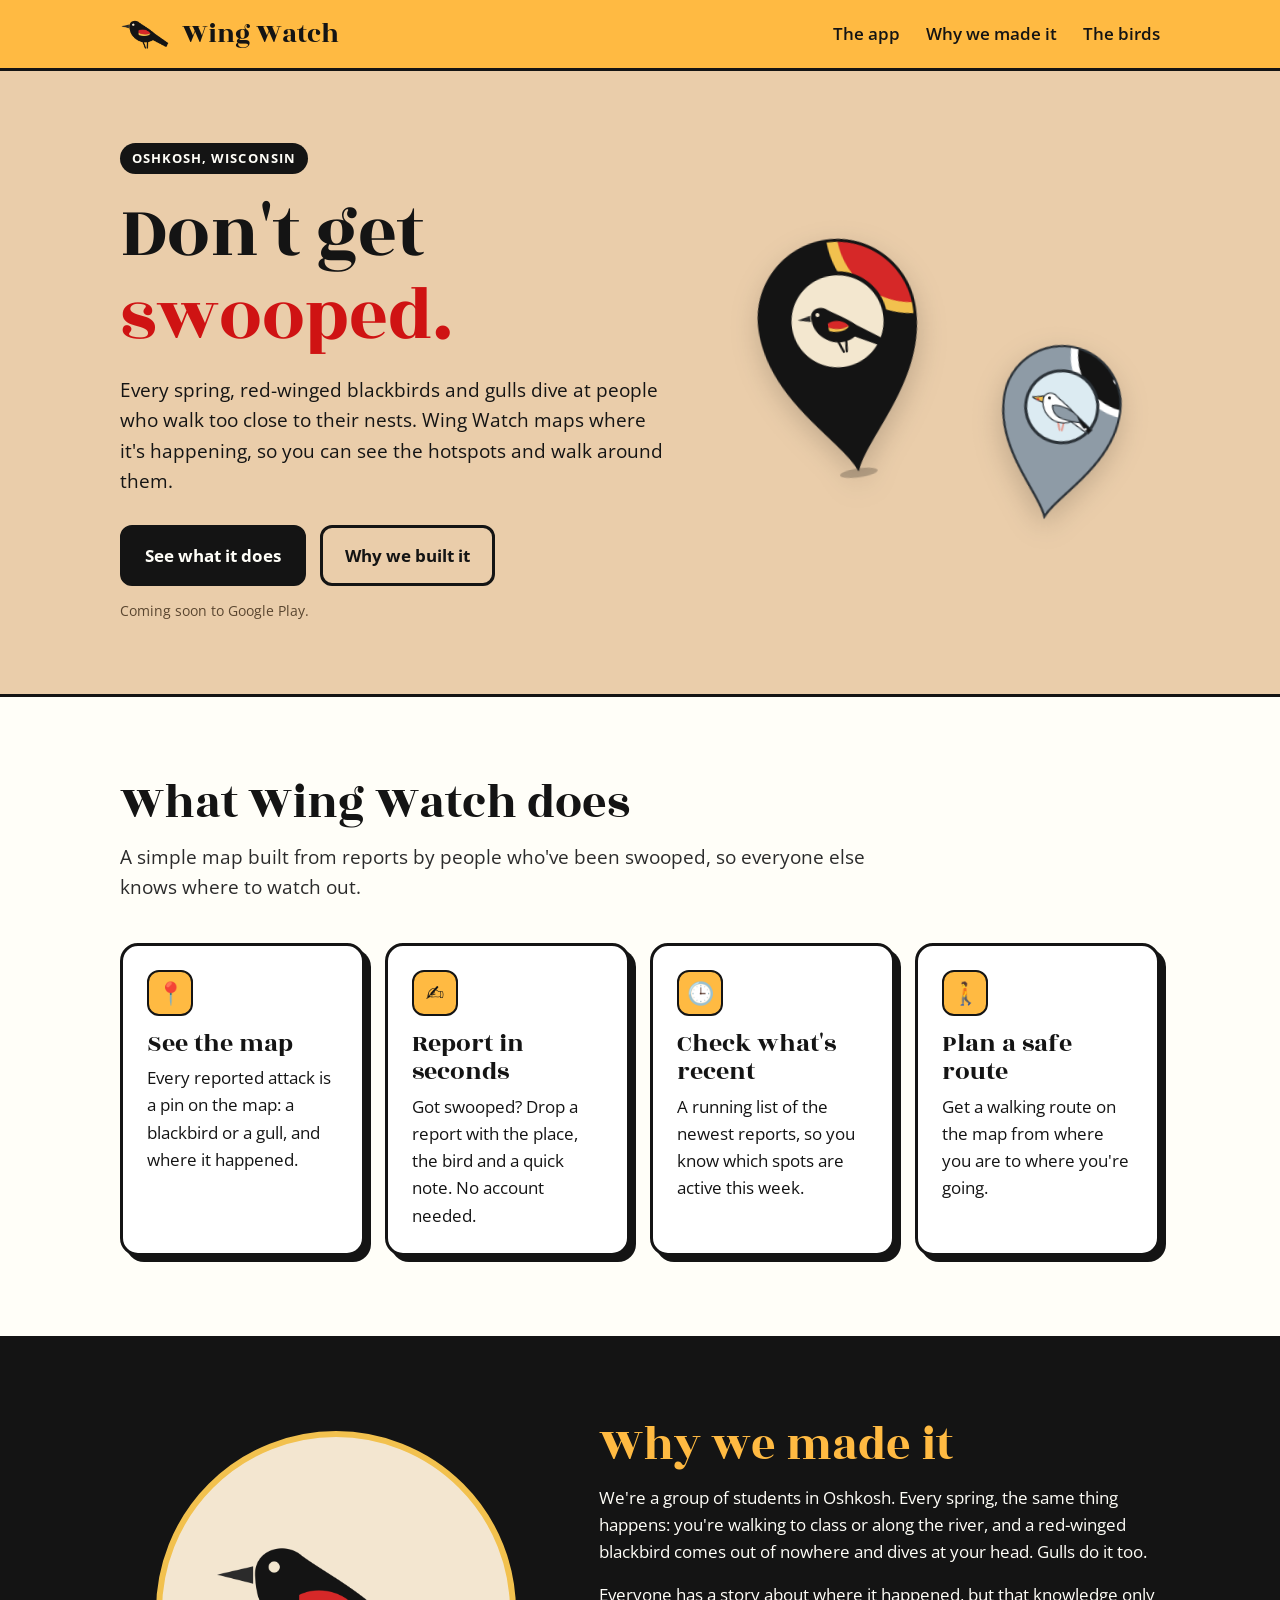
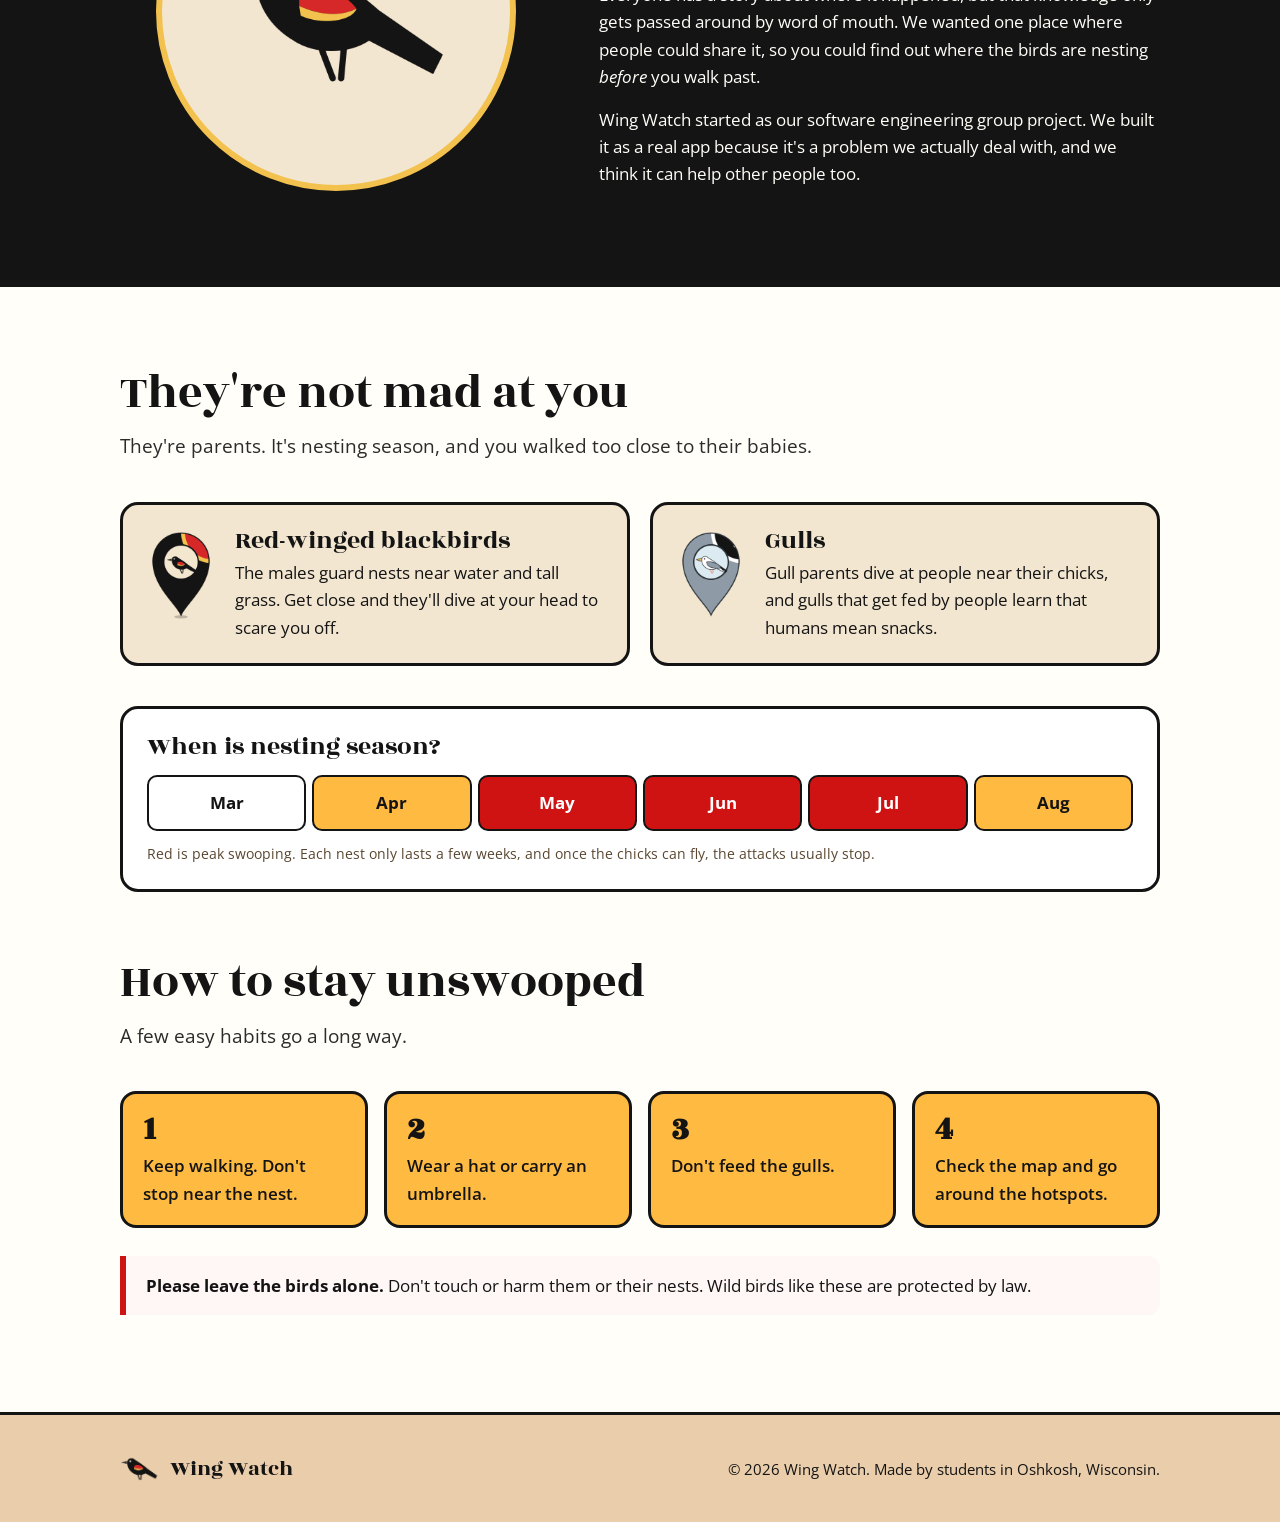
==== index.html @ 28839b0a "Add Wing Watch landing page" ====
<!doctype html>
<html lang="en">
<head>
<meta charset="utf-8">
<meta name="viewport" content="width=device-width, initial-scale=1">
<title>Wing Watch</title>
<meta name="description" content="Wing Watch maps where red-winged blackbirds and gulls are swooping at people around Oshkosh, so you can walk around the hotspots during nesting season.">
<link rel="icon" type="image/png" href="images/redwing_map_pin.png">
<link rel="preconnect" href="https://fonts.googleapis.com">
<link rel="preconnect" href="https://fonts.gstatic.com" crossorigin>
<link href="https://fonts.googleapis.com/css2?family=Open+Sans:wght@400;600;700&family=Rozha+One&display=swap" rel="stylesheet">
<style>
  :root {
    --ink: #141414;
    --cream: #FFFEF8;
    --sand: #F3E6D0;
    --tan: #EACDAA;
    --orange: #FFBA42;
    --gold: #F2C14E;
    --red: #CF1313;
    --muted: #5A4630;
  }
  * { box-sizing: border-box; }
  html { scroll-behavior: smooth; }
  body {
    margin: 0;
    background: var(--cream);
    color: var(--ink);
    font-family: "Open Sans", system-ui, sans-serif;
    font-size: 17px;
    line-height: 1.6;
  }
  h1, h2, h3 { font-family: "Rozha One", Georgia, serif; font-weight: 400; line-height: 1.1; margin: 0; }
  img { max-width: 100%; display: block; }
  .wrap { max-width: 1080px; margin: 0 auto; padding: 0 20px; }

  /* Header */
  header { background: var(--orange); border-bottom: 3px solid var(--ink); }
  header .wrap { display: flex; align-items: center; justify-content: space-between; height: 68px; }
  .brand { display: flex; align-items: center; gap: 10px; text-decoration: none; color: var(--ink); }
  .brand img { width: 52px; }
  .brand span { font-family: "Rozha One", Georgia, serif; font-size: 28px; }
  nav a { color: var(--ink); text-decoration: none; font-weight: 600; margin-left: 22px; }
  nav a:hover { text-decoration: underline; }

  /* Hero */
  .hero { background: var(--tan); border-bottom: 3px solid var(--ink); overflow: hidden; }
  .hero .wrap { display: grid; grid-template-columns: 1.2fr 1fr; gap: 40px; align-items: center; padding-top: 72px; padding-bottom: 72px; }
  .eyebrow { display: inline-block; background: var(--ink); color: var(--cream); font-weight: 700; font-size: 13px; letter-spacing: .08em; text-transform: uppercase; padding: 5px 12px; border-radius: 999px; }
  .hero h1 { font-size: clamp(44px, 7vw, 76px); margin: 18px 0 16px; }
  .hero h1 em { font-style: normal; color: var(--red); }
  .hero p { font-size: 19px; max-width: 34em; margin: 0 0 28px; }
  .cta { display: inline-flex; align-items: center; gap: 10px; background: var(--ink); color: var(--cream); text-decoration: none; font-weight: 700; padding: 14px 22px; border-radius: 12px; border: 3px solid var(--ink); }
  .cta.alt { background: transparent; color: var(--ink); margin-left: 10px; }
  .soon { display: block; margin-top: 14px; font-size: 14px; color: var(--muted); }
  .pins { position: relative; height: 340px; }
  .pins img { position: absolute; filter: drop-shadow(0 10px 14px rgba(0,0,0,.18)); }
  .pins .p1 { width: 200px; left: 8%; top: 10px; transform: rotate(-8deg); }
  .pins .p2 { width: 150px; right: 6%; top: 120px; transform: rotate(9deg); }

  /* Sections */
  section { padding: 80px 0; }
  .section-title { font-size: clamp(34px, 5vw, 48px); margin-bottom: 12px; }
  .lede { font-size: 19px; max-width: 40em; margin: 0 0 40px; color: #2b2b2b; }

  .features { display: grid; grid-template-columns: repeat(auto-fit, minmax(230px, 1fr)); gap: 20px; }
  .card { background: #fff; border: 3px solid var(--ink); border-radius: 18px; padding: 24px; box-shadow: 6px 6px 0 var(--ink); }
  .card .icon { width: 46px; height: 46px; border-radius: 12px; background: var(--orange); border: 2px solid var(--ink); display: grid; place-items: center; font-size: 22px; margin-bottom: 14px; }
  .card h3 { font-size: 26px; margin-bottom: 6px; }
  .card p { margin: 0; }

  .why { background: var(--ink); color: var(--cream); border-top: 3px solid var(--ink); border-bottom: 3px solid var(--ink); }
  .why .wrap { display: grid; grid-template-columns: 1fr 1.3fr; gap: 48px; align-items: center; }
  .why .section-title { color: var(--orange); }
  .why p { margin: 0 0 16px; }
  .why .bird-badge { background: var(--sand); border-radius: 50%; aspect-ratio: 1; display: grid; place-items: center; border: 6px solid var(--gold); max-width: 360px; margin: 0 auto; }
  .why .bird-badge img { width: 72%; }

  .birds { display: grid; grid-template-columns: 1fr 1fr; gap: 20px; margin-bottom: 40px; }
  .bird { display: flex; gap: 18px; align-items: flex-start; background: var(--sand); border: 3px solid var(--ink); border-radius: 18px; padding: 22px; }
  .bird img { width: 72px; flex: none; }
  .bird h3 { font-size: 26px; margin-bottom: 4px; }
  .bird p { margin: 0; }

  .season { background: #fff; border: 3px solid var(--ink); border-radius: 18px; padding: 24px; }
  .season h3 { font-size: 26px; margin-bottom: 14px; }
  .months { display: grid; grid-template-columns: repeat(6, 1fr); gap: 6px; text-align: center; font-weight: 700; }
  .months div { padding: 12px 0; border-radius: 10px; border: 2px solid var(--ink); }
  .months .mid { background: var(--orange); }
  .months .peak { background: var(--red); color: #fff; }
  .season small { display: block; margin-top: 12px; color: var(--muted); }

  .tips { counter-reset: tip; list-style: none; padding: 0; margin: 0; display: grid; grid-template-columns: repeat(auto-fit, minmax(220px, 1fr)); gap: 16px; }
  .tips li { counter-increment: tip; background: var(--orange); border: 3px solid var(--ink); border-radius: 16px; padding: 18px 20px; font-weight: 600; }
  .tips li::before { content: counter(tip); font-family: "Rozha One", Georgia, serif; font-size: 34px; display: block; line-height: 1; margin-bottom: 6px; }
  .note { margin-top: 28px; padding: 16px 20px; border-left: 6px solid var(--red); background: #FFF6F6; border-radius: 0 12px 12px 0; }

  footer { background: var(--tan); border-top: 3px solid var(--ink); padding: 36px 0; font-size: 15px; }
  footer .wrap { display: flex; justify-content: space-between; align-items: center; gap: 16px; flex-wrap: wrap; }
  footer .brand img { width: 40px; }
  footer .brand span { font-size: 22px; }

  @media (max-width: 760px) {
    body { font-size: 16px; }
    nav { display: none; }
    .hero .wrap, .why .wrap { grid-template-columns: 1fr; }
    .hero .wrap { padding-top: 48px; padding-bottom: 40px; }
    .pins { height: 220px; }
    .pins .p1 { width: 140px; left: 10%; }
    .pins .p2 { width: 110px; top: 70px; }
    .cta.alt { margin-left: 0; margin-top: 10px; }
    section { padding: 56px 0; }
    .birds { grid-template-columns: 1fr; }
    .months { font-size: 14px; }
  }
</style>
</head>
<body>

<header>
  <div class="wrap">
    <a class="brand" href="#top"><img src="images/header_bird.png" alt=""><span>Wing Watch</span></a>
    <nav>
      <a href="#features">The app</a>
      <a href="#why">Why we made it</a>
      <a href="#birds">The birds</a>
    </nav>
  </div>
</header>

<main id="top">
  <div class="hero">
    <div class="wrap">
      <div>
        <span class="eyebrow">Oshkosh, Wisconsin</span>
        <h1>Don't get <em>swooped.</em></h1>
        <p>Every spring, red-winged blackbirds and gulls dive at people who walk too close to their nests. Wing Watch maps where it's happening, so you can see the hotspots and walk around them.</p>
        <a class="cta" href="#features">See what it does</a>
        <a class="cta alt" href="#why">Why we built it</a>
        <span class="soon">Coming soon to Google Play.</span>
      </div>
      <div class="pins" aria-hidden="true">
        <img class="p1" src="images/redwing_map_pin.png" alt="">
        <img class="p2" src="images/seagull_map_pin.png" alt="">
      </div>
    </div>
  </div>

  <section id="features">
    <div class="wrap">
      <h2 class="section-title">What Wing Watch does</h2>
      <p class="lede">A simple map built from reports by people who've been swooped, so everyone else knows where to watch out.</p>
      <div class="features">
        <div class="card">
          <div class="icon" aria-hidden="true">📍</div>
          <h3>See the map</h3>
          <p>Every reported attack is a pin on the map: a blackbird or a gull, and where it happened.</p>
        </div>
        <div class="card">
          <div class="icon" aria-hidden="true">✍️</div>
          <h3>Report in seconds</h3>
          <p>Got swooped? Drop a report with the place, the bird and a quick note. No account needed.</p>
        </div>
        <div class="card">
          <div class="icon" aria-hidden="true">🕒</div>
          <h3>Check what's recent</h3>
          <p>A running list of the newest reports, so you know which spots are active this week.</p>
        </div>
        <div class="card">
          <div class="icon" aria-hidden="true">🚶</div>
          <h3>Plan a safe route</h3>
          <p>Get a walking route on the map from where you are to where you're going.</p>
        </div>
      </div>
    </div>
  </section>

  <section id="why" class="why">
    <div class="wrap">
      <div class="bird-badge"><img src="images/header_bird.png" alt="Wing Watch's red-winged blackbird"></div>
      <div>
        <h2 class="section-title">Why we made it</h2>
        <p>We're a group of students in Oshkosh. Every spring, the same thing happens: you're walking to class or along the river, and a red-winged blackbird comes out of nowhere and dives at your head. Gulls do it too.</p>
        <p>Everyone has a story about where it happened, but that knowledge only gets passed around by word of mouth. We wanted one place where people could share it, so you could find out where the birds are nesting <em>before</em> you walk past.</p>
        <p>Wing Watch started as our software engineering group project. We built it as a real app because it's a problem we actually deal with, and we think it can help other people too.</p>
      </div>
    </div>
  </section>

  <section id="birds">
    <div class="wrap">
      <h2 class="section-title">They're not mad at you</h2>
      <p class="lede">They're parents. It's nesting season, and you walked too close to their babies.</p>
      <div class="birds">
        <div class="bird">
          <img src="images/redwing_map_pin.png" alt="">
          <div>
            <h3>Red-winged blackbirds</h3>
            <p>The males guard nests near water and tall grass. Get close and they'll dive at your head to scare you off.</p>
          </div>
        </div>
        <div class="bird">
          <img src="images/seagull_map_pin.png" alt="">
          <div>
            <h3>Gulls</h3>
            <p>Gull parents dive at people near their chicks, and gulls that get fed by people learn that humans mean snacks.</p>
          </div>
        </div>
      </div>

      <div class="season">
        <h3>When is nesting season?</h3>
        <div class="months">
          <div>Mar</div>
          <div class="mid">Apr</div>
          <div class="peak">May</div>
          <div class="peak">Jun</div>
          <div class="peak">Jul</div>
          <div class="mid">Aug</div>
        </div>
        <small>Red is peak swooping. Each nest only lasts a few weeks, and once the chicks can fly, the attacks usually stop.</small>
      </div>

      <h2 class="section-title" style="margin-top:64px">How to stay unswooped</h2>
      <p class="lede">A few easy habits go a long way.</p>
      <ol class="tips">
        <li>Keep walking. Don't stop near the nest.</li>
        <li>Wear a hat or carry an umbrella.</li>
        <li>Don't feed the gulls.</li>
        <li>Check the map and go around the hotspots.</li>
      </ol>
      <p class="note"><strong>Please leave the birds alone.</strong> Don't touch or harm them or their nests. Wild birds like these are protected by law.</p>
    </div>
  </section>
</main>

<footer>
  <div class="wrap">
    <a class="brand" href="#top"><img src="images/header_bird.png" alt=""><span>Wing Watch</span></a>
    <span>&copy; 2026 Wing Watch. Made by students in Oshkosh, Wisconsin.</span>
  </div>
</footer>

</body>
</html>
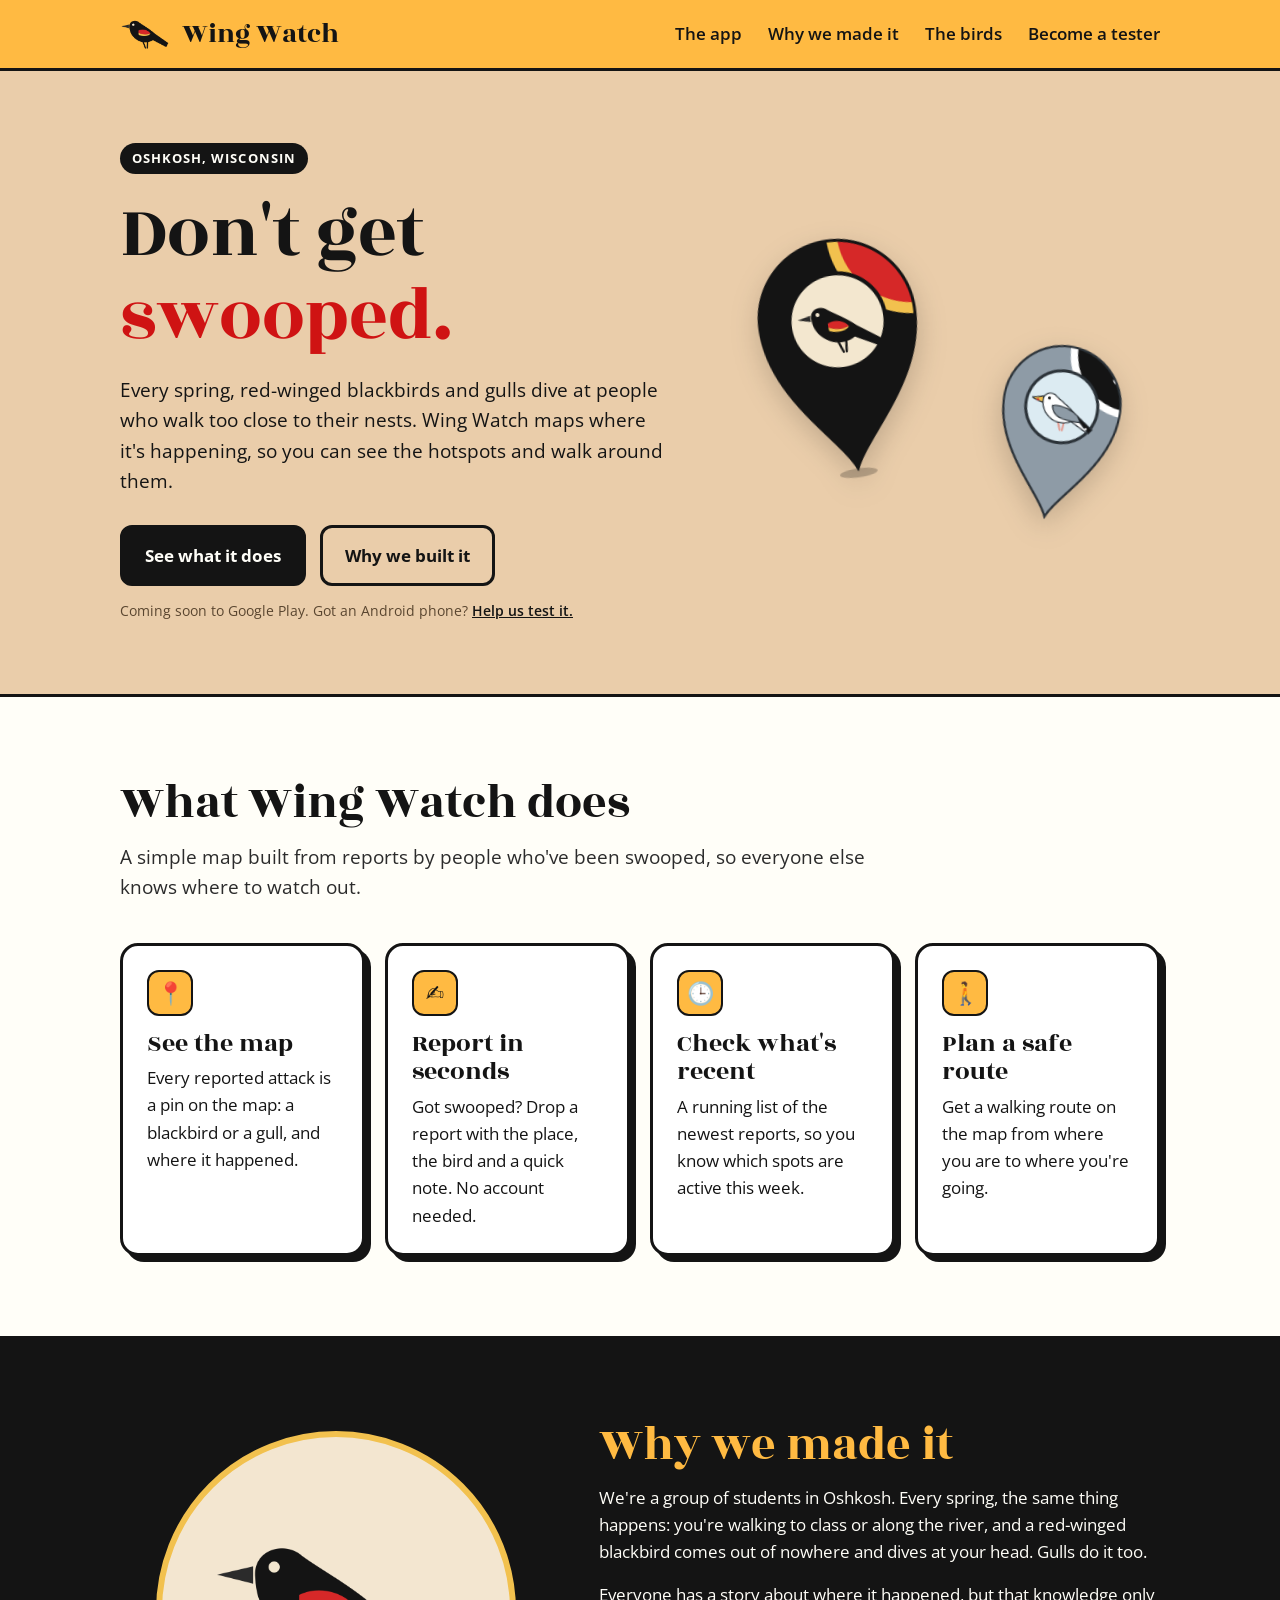
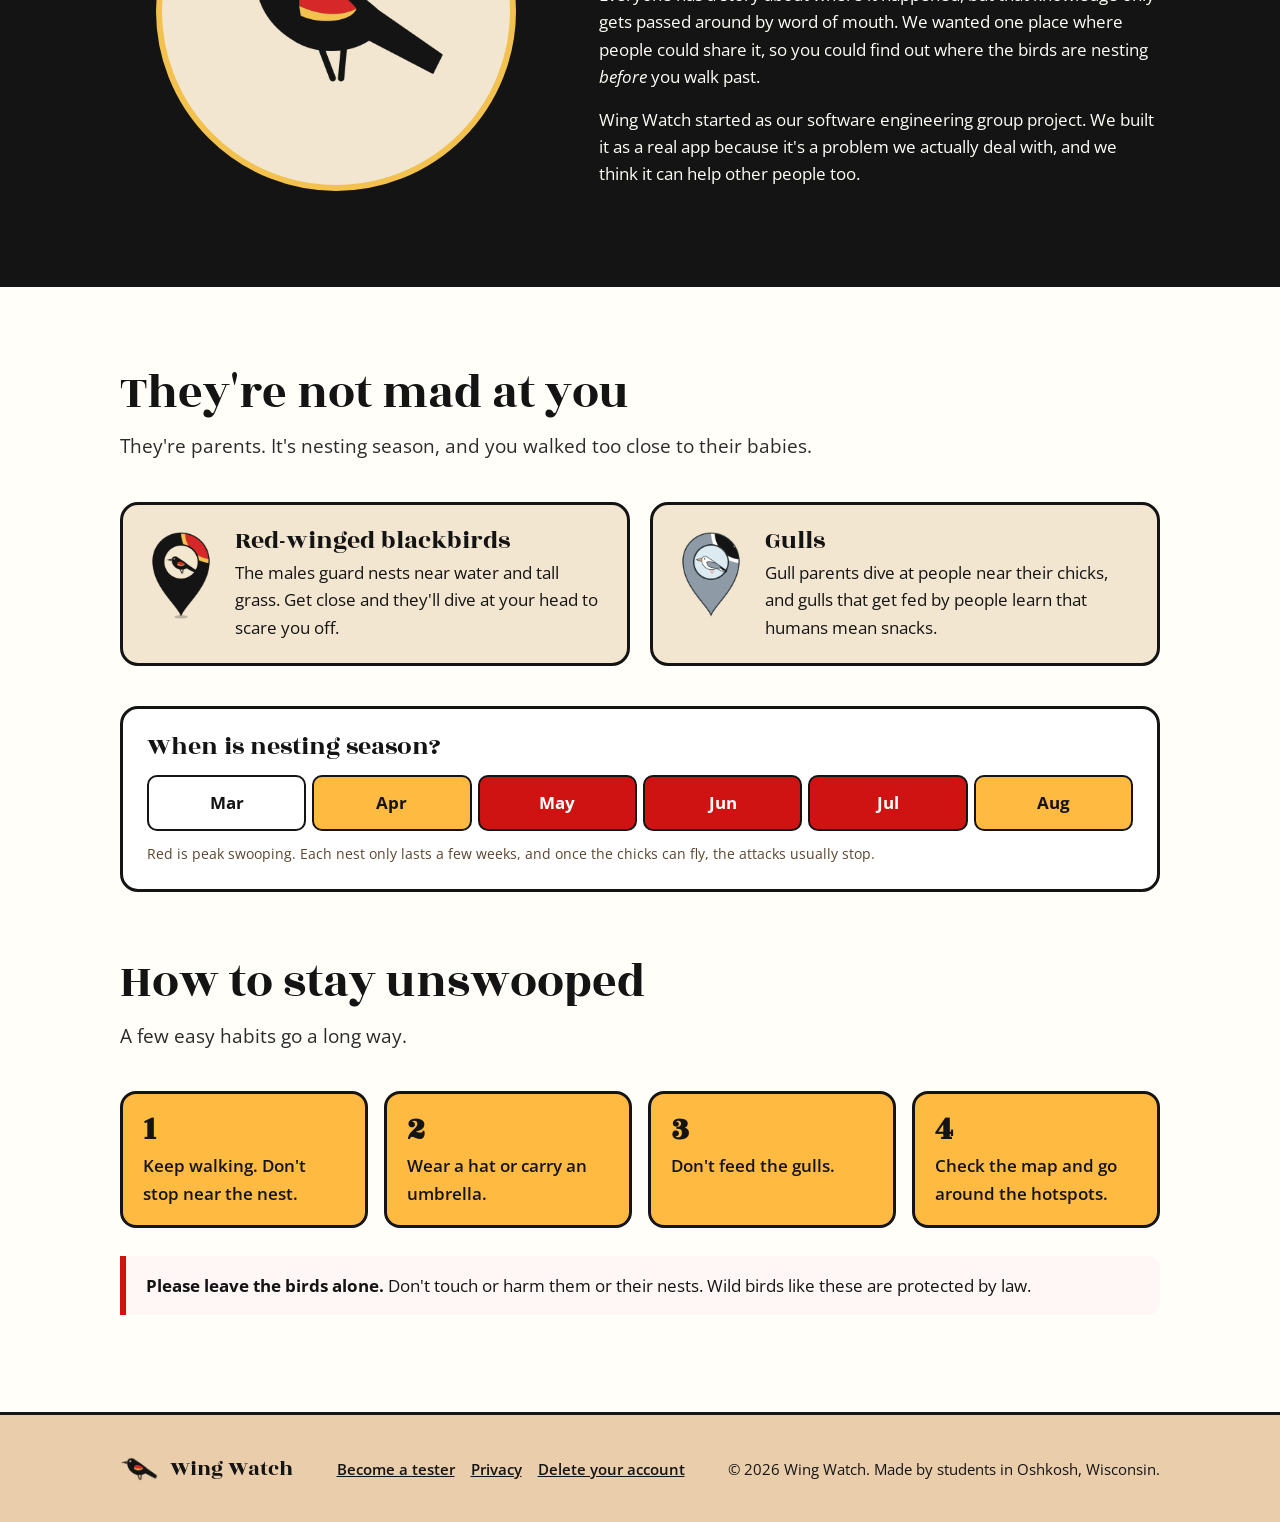
==== commit 462647b4: "Add tester sign-up, privacy policy and account deletion pages" ====
--- a/index.html
+++ b/index.html
@@ -9,111 +9,7 @@
 <link rel="preconnect" href="https://fonts.googleapis.com">
 <link rel="preconnect" href="https://fonts.gstatic.com" crossorigin>
 <link href="https://fonts.googleapis.com/css2?family=Open+Sans:wght@400;600;700&family=Rozha+One&display=swap" rel="stylesheet">
-<style>
-  :root {
-    --ink: #141414;
-    --cream: #FFFEF8;
-    --sand: #F3E6D0;
-    --tan: #EACDAA;
-    --orange: #FFBA42;
-    --gold: #F2C14E;
-    --red: #CF1313;
-    --muted: #5A4630;
-  }
-  * { box-sizing: border-box; }
-  html { scroll-behavior: smooth; }
-  body {
-    margin: 0;
-    background: var(--cream);
-    color: var(--ink);
-    font-family: "Open Sans", system-ui, sans-serif;
-    font-size: 17px;
-    line-height: 1.6;
-  }
-  h1, h2, h3 { font-family: "Rozha One", Georgia, serif; font-weight: 400; line-height: 1.1; margin: 0; }
-  img { max-width: 100%; display: block; }
-  .wrap { max-width: 1080px; margin: 0 auto; padding: 0 20px; }
-
-  /* Header */
-  header { background: var(--orange); border-bottom: 3px solid var(--ink); }
-  header .wrap { display: flex; align-items: center; justify-content: space-between; height: 68px; }
-  .brand { display: flex; align-items: center; gap: 10px; text-decoration: none; color: var(--ink); }
-  .brand img { width: 52px; }
-  .brand span { font-family: "Rozha One", Georgia, serif; font-size: 28px; }
-  nav a { color: var(--ink); text-decoration: none; font-weight: 600; margin-left: 22px; }
-  nav a:hover { text-decoration: underline; }
-
-  /* Hero */
-  .hero { background: var(--tan); border-bottom: 3px solid var(--ink); overflow: hidden; }
-  .hero .wrap { display: grid; grid-template-columns: 1.2fr 1fr; gap: 40px; align-items: center; padding-top: 72px; padding-bottom: 72px; }
-  .eyebrow { display: inline-block; background: var(--ink); color: var(--cream); font-weight: 700; font-size: 13px; letter-spacing: .08em; text-transform: uppercase; padding: 5px 12px; border-radius: 999px; }
-  .hero h1 { font-size: clamp(44px, 7vw, 76px); margin: 18px 0 16px; }
-  .hero h1 em { font-style: normal; color: var(--red); }
-  .hero p { font-size: 19px; max-width: 34em; margin: 0 0 28px; }
-  .cta { display: inline-flex; align-items: center; gap: 10px; background: var(--ink); color: var(--cream); text-decoration: none; font-weight: 700; padding: 14px 22px; border-radius: 12px; border: 3px solid var(--ink); }
-  .cta.alt { background: transparent; color: var(--ink); margin-left: 10px; }
-  .soon { display: block; margin-top: 14px; font-size: 14px; color: var(--muted); }
-  .pins { position: relative; height: 340px; }
-  .pins img { position: absolute; filter: drop-shadow(0 10px 14px rgba(0,0,0,.18)); }
-  .pins .p1 { width: 200px; left: 8%; top: 10px; transform: rotate(-8deg); }
-  .pins .p2 { width: 150px; right: 6%; top: 120px; transform: rotate(9deg); }
-
-  /* Sections */
-  section { padding: 80px 0; }
-  .section-title { font-size: clamp(34px, 5vw, 48px); margin-bottom: 12px; }
-  .lede { font-size: 19px; max-width: 40em; margin: 0 0 40px; color: #2b2b2b; }
-
-  .features { display: grid; grid-template-columns: repeat(auto-fit, minmax(230px, 1fr)); gap: 20px; }
-  .card { background: #fff; border: 3px solid var(--ink); border-radius: 18px; padding: 24px; box-shadow: 6px 6px 0 var(--ink); }
-  .card .icon { width: 46px; height: 46px; border-radius: 12px; background: var(--orange); border: 2px solid var(--ink); display: grid; place-items: center; font-size: 22px; margin-bottom: 14px; }
-  .card h3 { font-size: 26px; margin-bottom: 6px; }
-  .card p { margin: 0; }
-
-  .why { background: var(--ink); color: var(--cream); border-top: 3px solid var(--ink); border-bottom: 3px solid var(--ink); }
-  .why .wrap { display: grid; grid-template-columns: 1fr 1.3fr; gap: 48px; align-items: center; }
-  .why .section-title { color: var(--orange); }
-  .why p { margin: 0 0 16px; }
-  .why .bird-badge { background: var(--sand); border-radius: 50%; aspect-ratio: 1; display: grid; place-items: center; border: 6px solid var(--gold); max-width: 360px; margin: 0 auto; }
-  .why .bird-badge img { width: 72%; }
-
-  .birds { display: grid; grid-template-columns: 1fr 1fr; gap: 20px; margin-bottom: 40px; }
-  .bird { display: flex; gap: 18px; align-items: flex-start; background: var(--sand); border: 3px solid var(--ink); border-radius: 18px; padding: 22px; }
-  .bird img { width: 72px; flex: none; }
-  .bird h3 { font-size: 26px; margin-bottom: 4px; }
-  .bird p { margin: 0; }
-
-  .season { background: #fff; border: 3px solid var(--ink); border-radius: 18px; padding: 24px; }
-  .season h3 { font-size: 26px; margin-bottom: 14px; }
-  .months { display: grid; grid-template-columns: repeat(6, 1fr); gap: 6px; text-align: center; font-weight: 700; }
-  .months div { padding: 12px 0; border-radius: 10px; border: 2px solid var(--ink); }
-  .months .mid { background: var(--orange); }
-  .months .peak { background: var(--red); color: #fff; }
-  .season small { display: block; margin-top: 12px; color: var(--muted); }
-
-  .tips { counter-reset: tip; list-style: none; padding: 0; margin: 0; display: grid; grid-template-columns: repeat(auto-fit, minmax(220px, 1fr)); gap: 16px; }
-  .tips li { counter-increment: tip; background: var(--orange); border: 3px solid var(--ink); border-radius: 16px; padding: 18px 20px; font-weight: 600; }
-  .tips li::before { content: counter(tip); font-family: "Rozha One", Georgia, serif; font-size: 34px; display: block; line-height: 1; margin-bottom: 6px; }
-  .note { margin-top: 28px; padding: 16px 20px; border-left: 6px solid var(--red); background: #FFF6F6; border-radius: 0 12px 12px 0; }
-
-  footer { background: var(--tan); border-top: 3px solid var(--ink); padding: 36px 0; font-size: 15px; }
-  footer .wrap { display: flex; justify-content: space-between; align-items: center; gap: 16px; flex-wrap: wrap; }
-  footer .brand img { width: 40px; }
-  footer .brand span { font-size: 22px; }
-
-  @media (max-width: 760px) {
-    body { font-size: 16px; }
-    nav { display: none; }
-    .hero .wrap, .why .wrap { grid-template-columns: 1fr; }
-    .hero .wrap { padding-top: 48px; padding-bottom: 40px; }
-    .pins { height: 220px; }
-    .pins .p1 { width: 140px; left: 10%; }
-    .pins .p2 { width: 110px; top: 70px; }
-    .cta.alt { margin-left: 0; margin-top: 10px; }
-    section { padding: 56px 0; }
-    .birds { grid-template-columns: 1fr; }
-    .months { font-size: 14px; }
-  }
-</style>
+<link rel="stylesheet" href="styles.css">
 </head>
 <body>
 
@@ -124,6 +20,7 @@
       <a href="#features">The app</a>
       <a href="#why">Why we made it</a>
       <a href="#birds">The birds</a>
+      <a href="testers.html">Become a tester</a>
     </nav>
   </div>
 </header>
@@ -137,7 +34,7 @@
         <p>Every spring, red-winged blackbirds and gulls dive at people who walk too close to their nests. Wing Watch maps where it's happening, so you can see the hotspots and walk around them.</p>
         <a class="cta" href="#features">See what it does</a>
         <a class="cta alt" href="#why">Why we built it</a>
-        <span class="soon">Coming soon to Google Play.</span>
+        <span class="soon">Coming soon to Google Play. Got an Android phone? <a href="testers.html">Help us test it.</a></span>
       </div>
       <div class="pins" aria-hidden="true">
         <img class="p1" src="images/redwing_map_pin.png" alt="">
@@ -237,6 +134,7 @@
 <footer>
   <div class="wrap">
     <a class="brand" href="#top"><img src="images/header_bird.png" alt=""><span>Wing Watch</span></a>
+    <span class="footer-links"><a href="testers.html">Become a tester</a><a href="privacy.html">Privacy</a><a href="delete-account.html">Delete your account</a></span>
     <span>&copy; 2026 Wing Watch. Made by students in Oshkosh, Wisconsin.</span>
   </div>
 </footer>
--- a/styles.css
+++ b/styles.css
@@ -0,0 +1,126 @@
+:root {
+  --ink: #141414;
+  --cream: #FFFEF8;
+  --sand: #F3E6D0;
+  --tan: #EACDAA;
+  --orange: #FFBA42;
+  --gold: #F2C14E;
+  --red: #CF1313;
+  --muted: #5A4630;
+}
+* { box-sizing: border-box; }
+html { scroll-behavior: smooth; }
+body {
+  margin: 0;
+  background: var(--cream);
+  color: var(--ink);
+  font-family: "Open Sans", system-ui, sans-serif;
+  font-size: 17px;
+  line-height: 1.6;
+}
+h1, h2, h3 { font-family: "Rozha One", Georgia, serif; font-weight: 400; line-height: 1.1; margin: 0; }
+img { max-width: 100%; display: block; }
+.wrap { max-width: 1080px; margin: 0 auto; padding: 0 20px; }
+
+/* Header */
+header { background: var(--orange); border-bottom: 3px solid var(--ink); }
+header .wrap { display: flex; align-items: center; justify-content: space-between; height: 68px; }
+.brand { display: flex; align-items: center; gap: 10px; text-decoration: none; color: var(--ink); }
+.brand img { width: 52px; }
+.brand span { font-family: "Rozha One", Georgia, serif; font-size: 28px; }
+nav a { color: var(--ink); text-decoration: none; font-weight: 600; margin-left: 22px; }
+nav a:hover { text-decoration: underline; }
+
+/* Hero */
+.hero { background: var(--tan); border-bottom: 3px solid var(--ink); overflow: hidden; }
+.hero .wrap { display: grid; grid-template-columns: 1.2fr 1fr; gap: 40px; align-items: center; padding-top: 72px; padding-bottom: 72px; }
+.eyebrow { display: inline-block; background: var(--ink); color: var(--cream); font-weight: 700; font-size: 13px; letter-spacing: .08em; text-transform: uppercase; padding: 5px 12px; border-radius: 999px; }
+.hero h1 { font-size: clamp(44px, 7vw, 76px); margin: 18px 0 16px; }
+.hero h1 em { font-style: normal; color: var(--red); }
+.hero p { font-size: 19px; max-width: 34em; margin: 0 0 28px; }
+.cta { display: inline-flex; align-items: center; gap: 10px; background: var(--ink); color: var(--cream); text-decoration: none; font-weight: 700; padding: 14px 22px; border-radius: 12px; border: 3px solid var(--ink); }
+.cta.alt { background: transparent; color: var(--ink); margin-left: 10px; }
+.soon { display: block; margin-top: 14px; font-size: 14px; color: var(--muted); }
+.soon a { color: var(--ink); font-weight: 600; }
+.pins { position: relative; height: 340px; }
+.pins img { position: absolute; filter: drop-shadow(0 10px 14px rgba(0,0,0,.18)); }
+.pins .p1 { width: 200px; left: 8%; top: 10px; transform: rotate(-8deg); }
+.pins .p2 { width: 150px; right: 6%; top: 120px; transform: rotate(9deg); }
+
+/* Sections */
+section { padding: 80px 0; }
+.section-title { font-size: clamp(34px, 5vw, 48px); margin-bottom: 12px; }
+.lede { font-size: 19px; max-width: 40em; margin: 0 0 40px; color: #2b2b2b; }
+
+.features { display: grid; grid-template-columns: repeat(auto-fit, minmax(230px, 1fr)); gap: 20px; }
+.card { background: #fff; border: 3px solid var(--ink); border-radius: 18px; padding: 24px; box-shadow: 6px 6px 0 var(--ink); }
+.card .icon { width: 46px; height: 46px; border-radius: 12px; background: var(--orange); border: 2px solid var(--ink); display: grid; place-items: center; font-size: 22px; margin-bottom: 14px; }
+.card h3 { font-size: 26px; margin-bottom: 6px; }
+.card p { margin: 0; }
+
+.why { background: var(--ink); color: var(--cream); border-top: 3px solid var(--ink); border-bottom: 3px solid var(--ink); }
+.why .wrap { display: grid; grid-template-columns: 1fr 1.3fr; gap: 48px; align-items: center; }
+.why .section-title { color: var(--orange); }
+.why p { margin: 0 0 16px; }
+.why .bird-badge { background: var(--sand); border-radius: 50%; aspect-ratio: 1; display: grid; place-items: center; border: 6px solid var(--gold); max-width: 360px; margin: 0 auto; }
+.why .bird-badge img { width: 72%; }
+
+.birds { display: grid; grid-template-columns: 1fr 1fr; gap: 20px; margin-bottom: 40px; }
+.bird { display: flex; gap: 18px; align-items: flex-start; background: var(--sand); border: 3px solid var(--ink); border-radius: 18px; padding: 22px; }
+.bird img { width: 72px; flex: none; }
+.bird h3 { font-size: 26px; margin-bottom: 4px; }
+.bird p { margin: 0; }
+
+.season { background: #fff; border: 3px solid var(--ink); border-radius: 18px; padding: 24px; }
+.season h3 { font-size: 26px; margin-bottom: 14px; }
+.months { display: grid; grid-template-columns: repeat(6, 1fr); gap: 6px; text-align: center; font-weight: 700; }
+.months div { padding: 12px 0; border-radius: 10px; border: 2px solid var(--ink); }
+.months .mid { background: var(--orange); }
+.months .peak { background: var(--red); color: #fff; }
+.season small { display: block; margin-top: 12px; color: var(--muted); }
+
+.tips { counter-reset: tip; list-style: none; padding: 0; margin: 0; display: grid; grid-template-columns: repeat(auto-fit, minmax(220px, 1fr)); gap: 16px; }
+.tips li { counter-increment: tip; background: var(--orange); border: 3px solid var(--ink); border-radius: 16px; padding: 18px 20px; font-weight: 600; }
+.tips li::before { content: counter(tip); font-family: "Rozha One", Georgia, serif; font-size: 34px; display: block; line-height: 1; margin-bottom: 6px; }
+.note { margin-top: 28px; padding: 16px 20px; border-left: 6px solid var(--red); background: #FFF6F6; border-radius: 0 12px 12px 0; }
+
+footer { background: var(--tan); border-top: 3px solid var(--ink); padding: 36px 0; font-size: 15px; }
+footer .wrap { display: flex; justify-content: space-between; align-items: center; gap: 16px; flex-wrap: wrap; }
+footer .brand img { width: 40px; }
+footer .brand span { font-size: 22px; }
+
+@media (max-width: 760px) {
+  body { font-size: 16px; }
+  nav { display: none; }
+  .hero .wrap, .why .wrap { grid-template-columns: 1fr; }
+  .hero .wrap { padding-top: 48px; padding-bottom: 40px; }
+  .pins { height: 220px; }
+  .pins .p1 { width: 140px; left: 10%; }
+  .pins .p2 { width: 110px; top: 70px; }
+  .cta.alt { margin-left: 0; margin-top: 10px; }
+  section { padding: 56px 0; }
+  .birds { grid-template-columns: 1fr; }
+  .months { font-size: 14px; }
+}
+
+/* Inner pages (testers, privacy, account deletion) */
+.page-hero { background: var(--tan); border-bottom: 3px solid var(--ink); padding: 56px 0 48px; }
+.page-hero h1 { font-size: clamp(40px, 6vw, 60px); margin: 14px 0 12px; }
+.page-hero p { font-size: 19px; max-width: 38em; margin: 0; }
+.doc { max-width: 760px; }
+.doc h2 { font-size: 32px; margin: 40px 0 10px; }
+.doc h2:first-child { margin-top: 0; }
+.doc ul, .doc ol { padding-left: 22px; }
+.doc li { margin-bottom: 6px; }
+.doc a { color: var(--ink); font-weight: 600; }
+.doc .meta { color: var(--muted); font-size: 15px; }
+.steps { list-style: none; padding: 0; counter-reset: step; display: grid; gap: 14px; }
+.steps li { counter-increment: step; display: flex; gap: 16px; align-items: flex-start; background: #fff; border: 3px solid var(--ink); border-radius: 16px; padding: 18px 20px; box-shadow: 5px 5px 0 var(--ink); margin: 0; }
+.steps li::before { content: counter(step); font-family: "Rozha One", Georgia, serif; font-size: 30px; line-height: 1; background: var(--orange); border: 2px solid var(--ink); border-radius: 12px; min-width: 46px; height: 46px; display: grid; place-items: center; }
+.steps strong { display: block; }
+.callout { background: var(--sand); border: 3px solid var(--ink); border-radius: 18px; padding: 22px 24px; margin: 28px 0; }
+.callout h3 { font-size: 26px; margin-bottom: 6px; }
+.callout p { margin: 0 0 14px; }
+.callout p:last-child { margin-bottom: 0; }
+.footer-links a { color: var(--ink); margin-left: 16px; font-weight: 600; }
+.footer-links a:first-child { margin-left: 0; }
